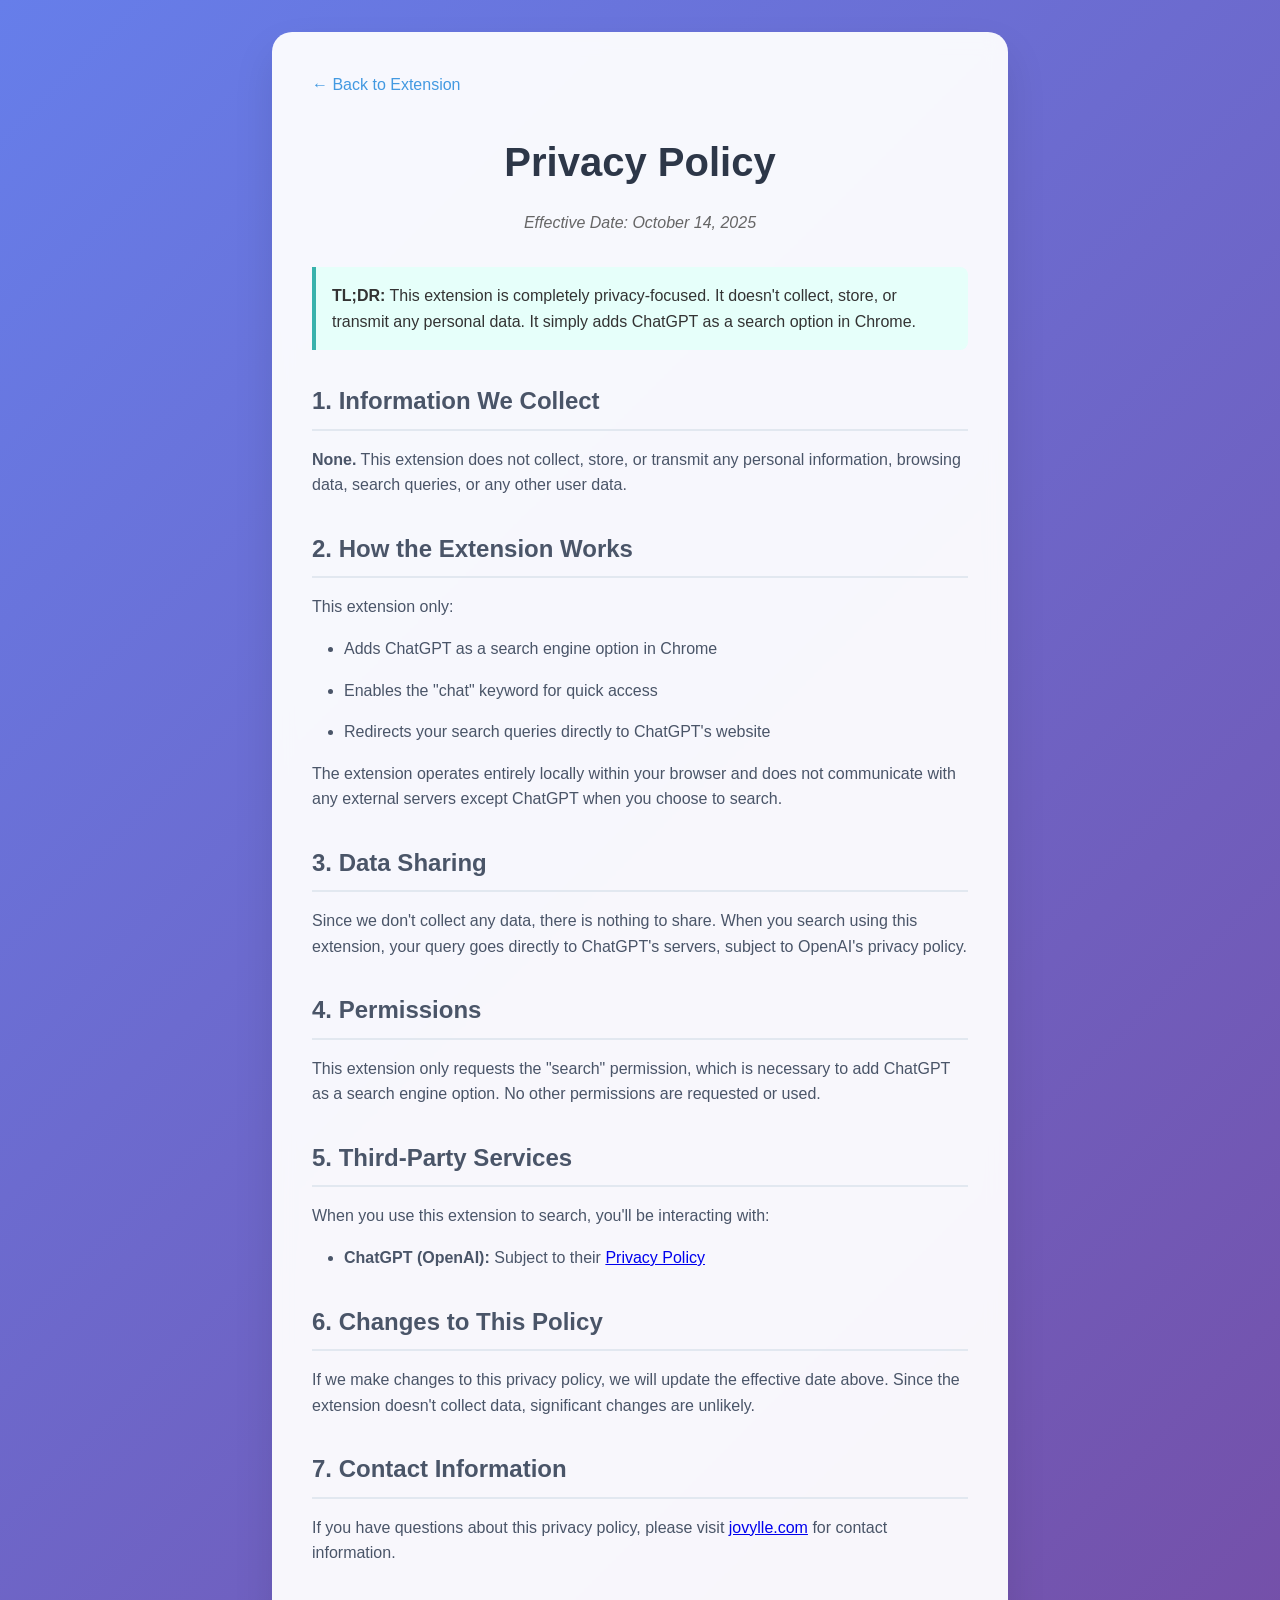
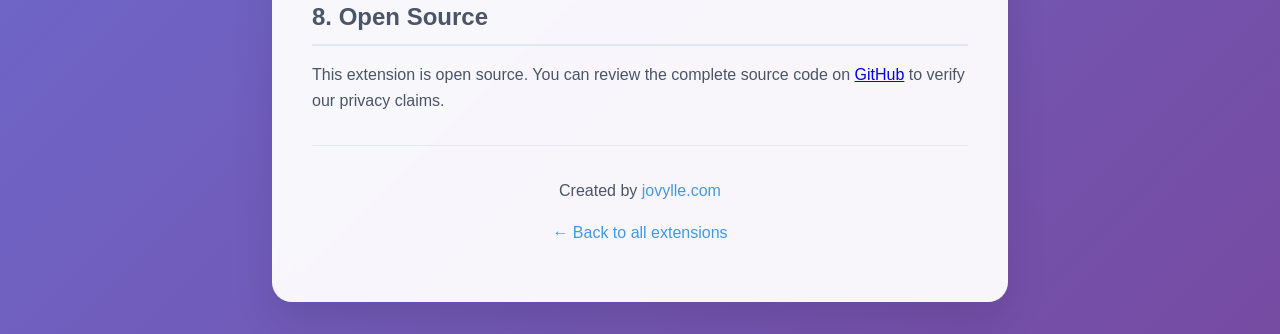
==== chatgpt-search-extension/policy.html @ a03bd54e "bro all the inital working prototype" ====
<!DOCTYPE html>
<html lang="en">
<head>
    <meta charset="UTF-8">
    <meta name="viewport" content="width=device-width, initial-scale=1.0">
    <title>Privacy Policy - Add ChatGPT as search engine</title>
    <style>
        * {
            margin: 0;
            padding: 0;
            box-sizing: border-box;
        }
        
        body {
            font-family: -apple-system, BlinkMacSystemFont, 'Segoe UI', Roboto, sans-serif;
            line-height: 1.6;
            color: #333;
            background: linear-gradient(135deg, #667eea 0%, #764ba2 100%);
            min-height: 100vh;
            padding: 2rem 0;
        }
        
        .container {
            max-width: 800px;
            margin: 0 auto;
            padding: 0 2rem;
        }
        
        .card {
            background: rgba(255, 255, 255, 0.95);
            backdrop-filter: blur(10px);
            border-radius: 20px;
            padding: 2.5rem;
            box-shadow: 0 20px 40px rgba(0, 0, 0, 0.1);
        }
        
        h1 {
            color: #2d3748;
            margin-bottom: 1rem;
            text-align: center;
            font-size: 2.5rem;
        }
        
        h2 {
            color: #4a5568;
            margin: 2rem 0 1rem 0;
            font-size: 1.5rem;
            border-bottom: 2px solid #e2e8f0;
            padding-bottom: 0.5rem;
        }
        
        h3 {
            color: #2d3748;
            margin: 1.5rem 0 0.5rem 0;
        }
        
        p, li {
            margin-bottom: 1rem;
            color: #4a5568;
        }
        
        ul {
            margin-left: 2rem;
        }
        
        .highlight {
            background: #e6fffa;
            border-left: 4px solid #38b2ac;
            padding: 1rem;
            margin: 1rem 0;
            border-radius: 0 8px 8px 0;
        }
        
        .footer {
            text-align: center;
            margin-top: 2rem;
            padding-top: 2rem;
            border-top: 1px solid #e2e8f0;
            color: #666;
        }
        
        .footer a {
            color: #4299e1;
            text-decoration: none;
        }
        
        .footer a:hover {
            text-decoration: underline;
        }
        
        .back-link {
            display: inline-block;
            margin-bottom: 2rem;
            color: #4299e1;
            text-decoration: none;
            font-weight: 500;
        }
        
        .back-link:hover {
            text-decoration: underline;
        }
        
        .effective-date {
            text-align: center;
            color: #666;
            font-style: italic;
            margin-bottom: 2rem;
        }
    </style>
</head>
<body>
    <div class="container">
        <div class="card">
            <a href="index.html" class="back-link">← Back to Extension</a>
            
            <h1>Privacy Policy</h1>
            <p class="effective-date">Effective Date: October 14, 2025</p>
            
            <div class="highlight">
                <strong>TL;DR:</strong> This extension is completely privacy-focused. It doesn't collect, store, or transmit any personal data. It simply adds ChatGPT as a search option in Chrome.
            </div>
            
            <h2>1. Information We Collect</h2>
            <p><strong>None.</strong> This extension does not collect, store, or transmit any personal information, browsing data, search queries, or any other user data.</p>
            
            <h2>2. How the Extension Works</h2>
            <p>This extension only:</p>
            <ul>
                <li>Adds ChatGPT as a search engine option in Chrome</li>
                <li>Enables the "chat" keyword for quick access</li>
                <li>Redirects your search queries directly to ChatGPT's website</li>
            </ul>
            
            <p>The extension operates entirely locally within your browser and does not communicate with any external servers except ChatGPT when you choose to search.</p>
            
            <h2>3. Data Sharing</h2>
            <p>Since we don't collect any data, there is nothing to share. When you search using this extension, your query goes directly to ChatGPT's servers, subject to OpenAI's privacy policy.</p>
            
            <h2>4. Permissions</h2>
            <p>This extension only requests the "search" permission, which is necessary to add ChatGPT as a search engine option. No other permissions are requested or used.</p>
            
            <h2>5. Third-Party Services</h2>
            <p>When you use this extension to search, you'll be interacting with:</p>
            <ul>
                <li><strong>ChatGPT (OpenAI):</strong> Subject to their <a href="https://openai.com/policies/privacy-policy" target="_blank">Privacy Policy</a></li>
            </ul>
            
            <h2>6. Changes to This Policy</h2>
            <p>If we make changes to this privacy policy, we will update the effective date above. Since the extension doesn't collect data, significant changes are unlikely.</p>
            
            <h2>7. Contact Information</h2>
            <p>If you have questions about this privacy policy, please visit <a href="https://jovylle.com" target="_blank">jovylle.com</a> for contact information.</p>
            
            <h2>8. Open Source</h2>
            <p>This extension is open source. You can review the complete source code on <a href="https://github.com/jovylle/add-as-search-engine" target="_blank">GitHub</a> to verify our privacy claims.</p>
            
            <div class="footer">
                <p>Created by <a href="https://jovylle.com" target="_blank">jovylle.com</a></p>
                <p><a href="../">← Back to all extensions</a></p>
            </div>
        </div>
    </div>
</body>
</html>
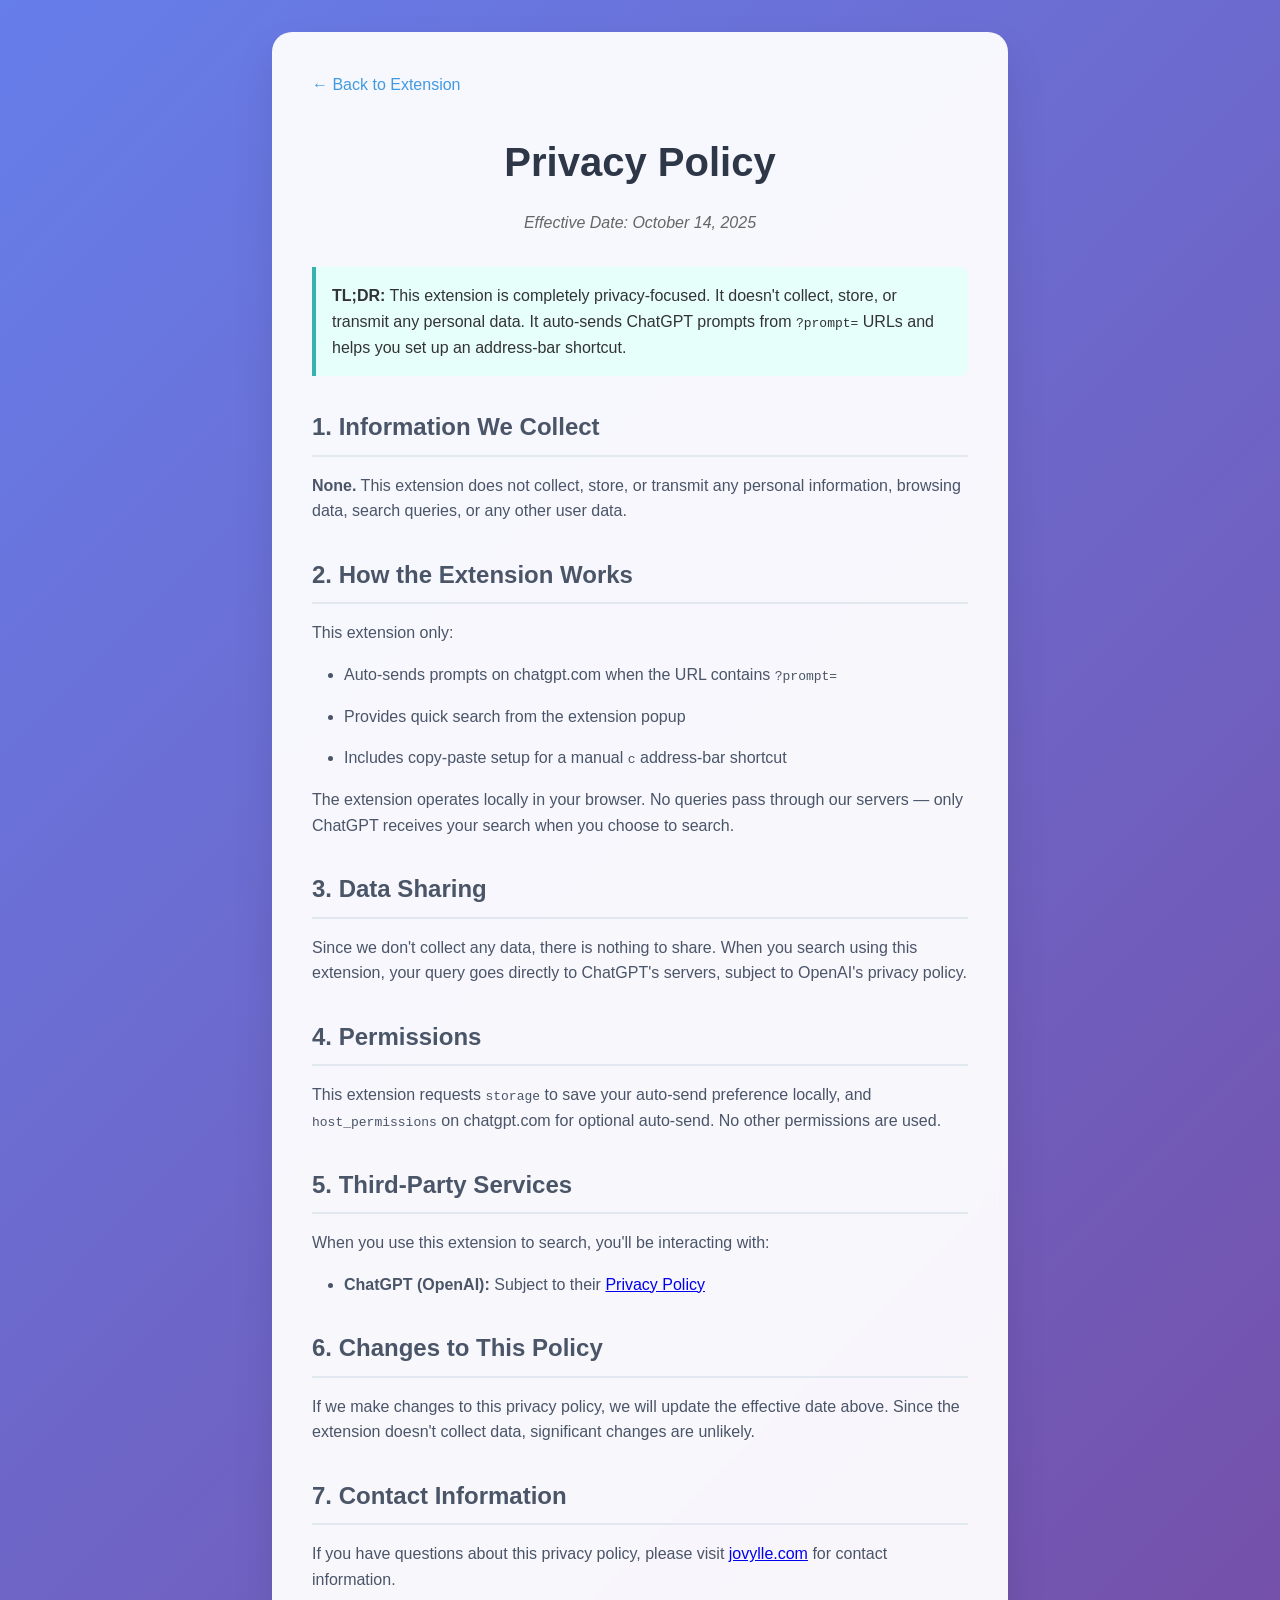
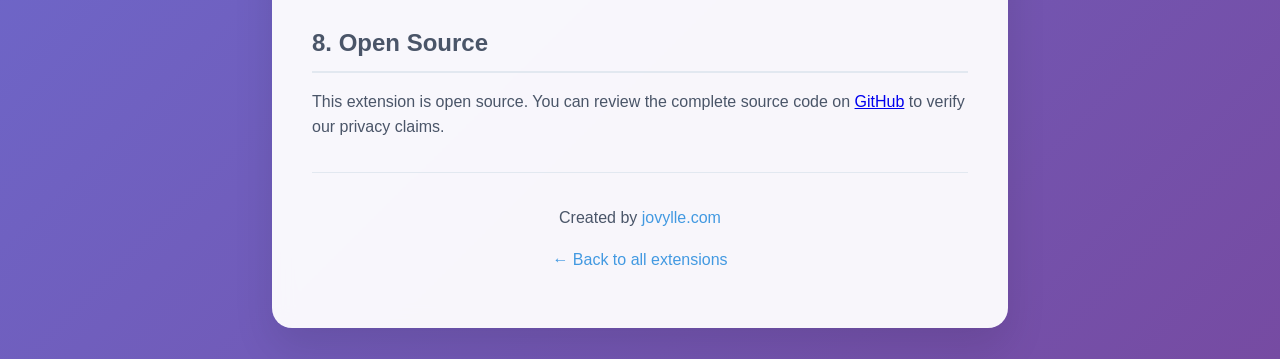
==== commit 37d7ece2: "Repurpose ChatGPT Search v2.0.1 for auto-send and Chromium setup guide. Drop omnibox in favor of cro" ====
--- a/chatgpt-search-extension/policy.html
+++ b/chatgpt-search-extension/policy.html
@@ -117,7 +117,7 @@
             <p class="effective-date">Effective Date: October 14, 2025</p>
             
             <div class="highlight">
-                <strong>TL;DR:</strong> This extension is completely privacy-focused. It doesn't collect, store, or transmit any personal data. It simply adds ChatGPT as a search option in Chrome.
+                <strong>TL;DR:</strong> This extension is completely privacy-focused. It doesn't collect, store, or transmit any personal data. It auto-sends ChatGPT prompts from <code>?prompt=</code> URLs and helps you set up an address-bar shortcut.
             </div>
             
             <h2>1. Information We Collect</h2>
@@ -126,18 +126,18 @@
             <h2>2. How the Extension Works</h2>
             <p>This extension only:</p>
             <ul>
-                <li>Adds ChatGPT as a search engine option in Chrome</li>
-                <li>Enables the "chat" keyword for quick access</li>
-                <li>Redirects your search queries directly to ChatGPT's website</li>
+                <li>Auto-sends prompts on chatgpt.com when the URL contains <code>?prompt=</code></li>
+                <li>Provides quick search from the extension popup</li>
+                <li>Includes copy-paste setup for a manual <code>c</code> address-bar shortcut</li>
             </ul>
             
-            <p>The extension operates entirely locally within your browser and does not communicate with any external servers except ChatGPT when you choose to search.</p>
+            <p>The extension operates locally in your browser. No queries pass through our servers — only ChatGPT receives your search when you choose to search.</p>
             
             <h2>3. Data Sharing</h2>
             <p>Since we don't collect any data, there is nothing to share. When you search using this extension, your query goes directly to ChatGPT's servers, subject to OpenAI's privacy policy.</p>
             
             <h2>4. Permissions</h2>
-            <p>This extension only requests the "search" permission, which is necessary to add ChatGPT as a search engine option. No other permissions are requested or used.</p>
+            <p>This extension requests <code>storage</code> to save your auto-send preference locally, and <code>host_permissions</code> on chatgpt.com for optional auto-send. No other permissions are used.</p>
             
             <h2>5. Third-Party Services</h2>
             <p>When you use this extension to search, you'll be interacting with:</p>
